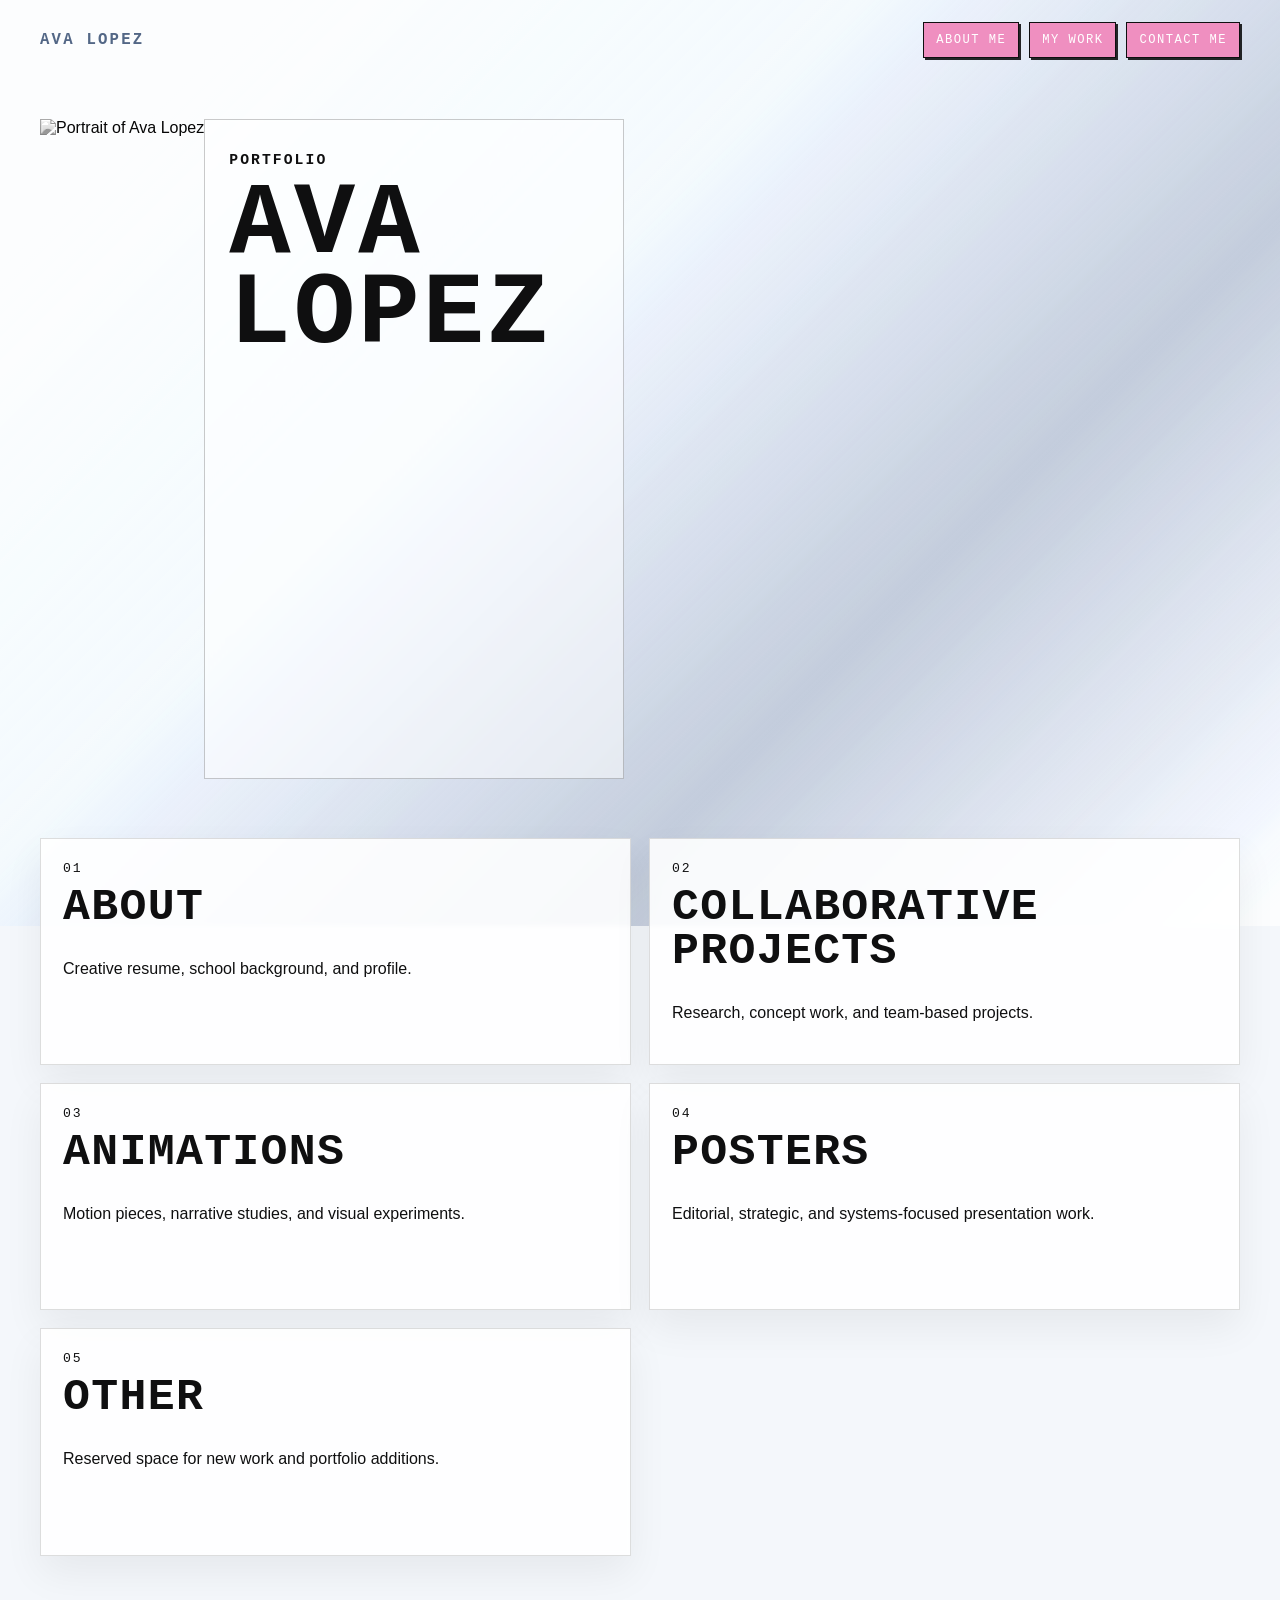
==== index.html @ cb8fbf8b "Add files via upload" ====
<!DOCTYPE html>
<html lang="en">
  <head>
    <meta charset="UTF-8" />
    <meta name="viewport" content="width=device-width, initial-scale=1.0" />
    <title>Ava Lopez Portfolio</title>
    <link rel="stylesheet" href="./styles.css" />
  </head>
  <body>
    <div class="site-shell">
      <header class="topbar">
        <a class="wordmark" href="./index.html">Ava Lopez</a>
        <nav class="topnav" aria-label="Main">
          <a href="./about.html">About Me</a>
          <div class="topnav__dropdown">
            <a class="topnav__toggle" href="#my-work">My Work</a>
            <div class="topnav__menu">
              <a href="./collaborative.html">Collaborative Projects</a>
              <a href="./animations.html">Animations</a>
              <a href="./posters.html">Posters</a>
              <a href="./other.html">Other</a>
            </div>
          </div>
          <a href="./contact.html">Contact Me</a>
        </nav>
      </header>

      <main class="home">
        <section class="home-hero">
          <div class="home-hero__portrait">
            <img
              src="./assets/source/portfolio-photo.png"
              alt="Portrait of Ava Lopez"
            />
          </div>

          <div class="home-hero__copy">
            <div class="home-hero__heading">
              <p class="eyebrow js-type-line">Portfolio</p>
              <h1 class="bitmap js-type-line">Ava Lopez</h1>
            </div>
            <ul class="home-hero__facts">
              <li class="js-type-line">Creative Strategist</li>
              <li class="js-type-line">Parsons Strategic Design and Management</li>
              <li class="js-type-line">Expected Graduation December 2026</li>
              <li class="js-type-line">Based in NYC</li>
            </ul>
          </div>
        </section>

        <section class="contents-grid" id="my-work" aria-label="Portfolio sections">
          <a class="contents-card contents-card--about" href="./about.html">
            <span class="contents-card__index">01</span>
            <h2 class="bitmap">About</h2>
            <p>Creative resume, school background, and profile.</p>
          </a>

          <a
            class="contents-card contents-card--collaborative"
            href="./collaborative.html"
          >
            <span class="contents-card__index">02</span>
            <h2 class="bitmap">Collaborative Projects</h2>
            <p>Research, concept work, and team-based projects.</p>
          </a>

          <a class="contents-card contents-card--animations" href="./animations.html">
            <span class="contents-card__index">03</span>
            <h2 class="bitmap">Animations</h2>
            <p>Motion pieces, narrative studies, and visual experiments.</p>
          </a>

          <a class="contents-card contents-card--posters" href="./posters.html">
            <span class="contents-card__index">04</span>
            <h2 class="bitmap">Posters</h2>
            <p>Editorial, strategic, and systems-focused presentation work.</p>
          </a>

          <a class="contents-card contents-card--other" href="./other.html">
            <span class="contents-card__index">05</span>
            <h2 class="bitmap">Other</h2>
            <p>Reserved space for new work and portfolio additions.</p>
          </a>
        </section>
      </main>
    </div>

    <script>
      const sleep = (ms) => new Promise((resolve) => window.setTimeout(resolve, ms));

      const typeLine = async (element, text, speed) => {
        element.textContent = "";
        element.classList.add("is-hidden-before-type");
        element.classList.add("is-typing");
        element.classList.remove("is-hidden-before-type");

        for (const character of text) {
          element.textContent += character;
          await sleep(speed);
        }

        element.classList.remove("is-typing");
      };

      window.addEventListener("DOMContentLoaded", async () => {
        const lines = Array.from(document.querySelectorAll(".js-type-line"));

        lines.forEach((line) => {
          line.classList.add("is-hidden-before-type");
        });

        for (const line of lines) {
          const originalText = line.textContent;
          await typeLine(line, originalText, line.tagName === "H1" ? 72 : 42);
          await sleep(260);
        }
      });
    </script>
  </body>
</html>
---- styles.css ----
:root {
  --bg: #f4f7fb;
  --paper: rgba(255, 255, 255, 0.88);
  --ink: #0f0f10;
  --ink-blue: #536786;
  --blue-wash: rgba(95, 116, 154, 0.34);
  --soft: #ece7df;
  --soft-2: #f4f1eb;
  --pink: #f7b3d4;
  --pink-strong: #ef8fc0;
  --line: rgba(15, 15, 16, 0.14);
  --shadow: 0 18px 38px rgba(15, 15, 16, 0.06);
}

* {
  box-sizing: border-box;
}

html {
  scroll-behavior: smooth;
}

body {
  position: relative;
  margin: 0;
  background: var(--bg);
  color: var(--ink);
  font-family: "Helvetica Neue", Arial, sans-serif;
}

body::before {
  content: "";
  position: fixed;
  inset: -2vw;
  z-index: -1;
  background:
    linear-gradient(
      135deg,
      rgba(247, 249, 253, 0.78) 0%,
      rgba(229, 237, 248, 0.62) 40%,
      var(--blue-wash) 68%,
      rgba(245, 247, 252, 0.78) 100%
    ),
    url("./assets/source/paper-texture-reference.jpeg") center center / cover no-repeat;
  background-blend-mode: screen, multiply;
  filter: brightness(1.03) contrast(1.06) saturate(0.98);
  opacity: 0.96;
  pointer-events: none;
}

a {
  color: inherit;
}

img,
video {
  display: block;
  width: 100%;
}

.site-shell {
  position: relative;
  z-index: 1;
  width: min(1200px, calc(100% - 28px));
  margin: 0 auto;
  padding: 22px 0 60px;
}

.topbar {
  display: flex;
  justify-content: space-between;
  align-items: center;
  gap: 18px;
  margin-bottom: 26px;
}

.wordmark,
.topnav a,
.button,
.eyebrow,
.section-label,
.project-card__meta,
.add-card__label {
  font-family: "Silom", "Monaco", "Menlo", "Courier New", monospace;
}

.wordmark {
  font-size: 0.98rem;
  font-weight: 700;
  color: var(--ink-blue);
  letter-spacing: 0.14em;
  text-decoration: none;
  text-transform: uppercase;
}

.topnav {
  display: flex;
  flex-wrap: wrap;
  gap: 10px;
  align-items: flex-start;
}

.topnav a,
.topnav__toggle {
  padding: 10px 12px;
  border: 1px solid var(--ink);
  background: var(--pink-strong);
  color: #fff;
  font-size: 0.76rem;
  letter-spacing: 0.12em;
  text-decoration: none;
  text-transform: uppercase;
  box-shadow: 2px 2px 0 0 rgba(15, 15, 16, 0.9);
  transition: transform 140ms ease, box-shadow 140ms ease, background-color 140ms ease,
    color 140ms ease;
  font-family: "Silom", "Monaco", "Menlo", "Courier New", monospace;
  cursor: pointer;
}

.topnav a.is-active,
.topnav a:hover,
.topnav__toggle:hover,
.topnav__dropdown.is-active .topnav__toggle,
.topnav__dropdown:hover .topnav__toggle {
  background: var(--pink);
  color: var(--ink);
  transform: scaleX(1.04);
  box-shadow: 1px 1px 0 0 rgba(15, 15, 16, 0.9);
}

.topnav__dropdown {
  position: relative;
  padding-bottom: 8px;
  margin-bottom: -8px;
}

.topnav__toggle {
  display: inline-flex;
  align-items: center;
  appearance: none;
}

.topnav__menu {
  position: absolute;
  top: 100%;
  left: 0;
  z-index: 30;
  display: none;
  min-width: 230px;
  padding: 8px;
  background: rgba(255, 255, 255, 0.92);
  border: 1px solid var(--line);
  box-shadow: var(--shadow);
  backdrop-filter: blur(2px);
}

.topnav__menu a {
  display: block;
  margin-bottom: 8px;
}

.topnav__menu a:last-child {
  margin-bottom: 0;
}

.topnav__dropdown:hover .topnav__menu,
.topnav__dropdown:focus-within .topnav__menu {
  display: block;
}

.bitmap {
  font-family: "Silom", "Monaco", "Menlo", "Courier New", monospace;
  font-weight: 700;
  letter-spacing: 0.03em;
  text-transform: uppercase;
}

.eyebrow,
.section-label,
.project-card__meta,
.add-card__label {
  margin: 0;
  font-size: 0.76rem;
  font-weight: 700;
  letter-spacing: 0.14em;
  text-transform: uppercase;
}

h1,
h2,
h3 {
  margin: 0;
  line-height: 0.98;
}

h1 {
  max-width: 10ch;
  font-size: clamp(2.8rem, 8vw, 5.8rem);
}

h2 {
  max-width: 15ch;
  font-size: clamp(1.6rem, 4vw, 2.8rem);
}

h3 {
  font-size: 1.35rem;
}

p,
li {
  font-size: 1rem;
  line-height: 1.65;
}

.lede {
  max-width: 48ch;
  margin: 18px 0 0;
}

.home {
  display: grid;
  gap: 24px;
}

.home-hero {
  display: grid;
  grid-template-columns: auto auto;
  gap: 0;
  align-items: center;
  justify-content: start;
  justify-items: start;
  min-height: calc(100vh - 170px);
  width: 100%;
  margin: 0;
  padding: 0;
}

.home-hero__title,
.contents-card,
.about__intro,
.about__panel,
.project-card,
.work-card,
.feature-grid__copy,
.portrait-panel,
.info-block {
  background: var(--paper);
  border: 1px solid var(--line);
  box-shadow: var(--shadow);
  backdrop-filter: blur(2px);
}

.home-hero__portrait {
  display: flex;
  align-items: center;
  justify-content: center;
  align-self: center;
  width: auto;
  height: min(75vh, 660px);
  padding-right: 0;
}

.home-hero__portrait img {
  width: auto;
  height: 100%;
  max-width: 100%;
  object-fit: contain;
  object-position: center center;
  filter: grayscale(1) contrast(1.08) brightness(1.02);
}

.home-hero__copy,
.contents-card,
.about__intro,
.about__panel,
.feature-grid__copy,
.work-card__body,
.info-block {
  padding: 24px;
}

.home-hero__copy {
  display: grid;
  align-content: start;
  justify-items: start;
  gap: 16px;
  width: min(100%, 420px);
  min-height: min(75vh, 660px);
  padding: 18px 24px 18px 24px;
  margin-left: 0;
  text-align: left;
  background: rgba(255, 255, 255, 0.5);
  border: 1px solid rgba(15, 15, 16, 0.22);
  box-shadow: none;
  backdrop-filter: blur(2px);
}

.home-hero__heading {
  display: grid;
  gap: 8px;
  align-content: start;
  padding-top: 10px;
  justify-items: start;
}

.home-hero__heading .eyebrow {
  font-size: 0.92rem;
}

.js-type-line.is-hidden-before-type {
  visibility: hidden;
}

.js-type-line.is-typing {
  visibility: visible;
  position: relative;
}

.js-type-line.is-typing::after {
  content: "";
  display: inline-block;
  width: 0.55em;
  height: 1em;
  margin-left: 0.12em;
  vertical-align: -0.12em;
  background: currentColor;
  animation: blink-caret 0.85s steps(1) infinite;
}

.home-hero__heading h1 {
  max-width: none;
  font-size: clamp(3.8rem, 8.8vw, 6.4rem);
  line-height: 0.88;
}

.home-hero__facts {
  display: grid;
  gap: 10px;
  margin-top: 40px;
  padding: 0;
  list-style: none;
  justify-items: start;
}

.home-hero__facts li {
  position: relative;
  padding-left: 1.4rem;
  margin: 0;
  font-family: "Silom", "Monaco", "Menlo", "Courier New", monospace;
  font-size: clamp(0.92rem, 1.45vw, 1.02rem);
  line-height: 1.4;
  text-transform: uppercase;
}

.home-hero__facts li::before {
  content: "*";
  position: absolute;
  left: 0;
  top: 0;
}

@keyframes blink-caret {
  0%,
  49% {
    opacity: 1;
  }

  50%,
  100% {
    opacity: 0;
  }
}

.home-hero__chips {
  display: flex;
  flex-wrap: wrap;
  gap: 10px;
  margin-top: 22px;
}

.hero__chips span,
.home-hero__chips span {
  padding: 10px 12px;
  border: 1px solid var(--ink);
  background: var(--soft);
  font-family: "Silom", "Monaco", "Menlo", "Courier New", monospace;
  font-size: 0.75rem;
  text-transform: uppercase;
}

.home-hero__chips span:nth-child(2n) {
  background: var(--pink);
}

.ui-row {
  display: flex;
  flex-wrap: wrap;
  gap: 10px;
  margin-top: 20px;
}

.ui-button,
.button {
  display: inline-flex;
  align-items: center;
  justify-content: center;
  min-height: 38px;
  padding: 8px 14px;
  border: 1px solid var(--ink);
  background: var(--pink-strong);
  color: #fff;
  box-shadow: 2px 2px 0 0 rgba(15, 15, 16, 0.9);
  font-family: "Silom", "Monaco", "Menlo", "Courier New", monospace;
  font-size: 0.76rem;
  font-weight: 700;
  letter-spacing: 0.12em;
  text-transform: uppercase;
  transition: transform 140ms ease, box-shadow 140ms ease, background-color 140ms ease,
    color 140ms ease;
}

.ui-button--link {
  text-decoration: none;
}

.button--plain {
  cursor: pointer;
}

.ui-button:hover,
.button:hover {
  background: var(--pink);
  color: var(--ink);
  transform: scaleX(1.04);
  box-shadow: 1px 1px 0 0 rgba(15, 15, 16, 0.9);
}

.contents-grid {
  display: grid;
  grid-template-columns: repeat(2, minmax(0, 1fr));
  grid-auto-rows: 1fr;
  gap: 18px;
}

.contents-card {
  display: grid;
  gap: 10px;
  min-height: 180px;
  height: 100%;
  align-content: start;
  padding: 22px;
  text-decoration: none;
  color: inherit;
  transition: transform 140ms ease, box-shadow 140ms ease, border-color 140ms ease;
}

.contents-card__index {
  font-family: "Silom", "Monaco", "Menlo", "Courier New", monospace;
  font-size: 0.82rem;
  letter-spacing: 0.14em;
}

.contents-card h2 {
  max-width: 12ch;
}

.contents-card:hover {
  border-color: var(--ink);
  transform: scaleX(1.03);
}

.section-page {
  display: grid;
  gap: 28px;
}

.section-hero {
  display: grid;
  gap: 10px;
  max-width: 52rem;
  padding: 8px 0 6px;
}

.about-layout {
  display: grid;
  grid-template-columns: minmax(260px, 0.78fr) minmax(0, 1.22fr);
  gap: 24px;
  align-items: start;
}

.contact-layout {
  display: grid;
  grid-template-columns: minmax(280px, 0.8fr) minmax(0, 1.2fr);
  gap: 24px;
  align-items: start;
}

.portrait-panel {
  padding: 18px;
}

.portrait-panel__frame {
  min-height: 420px;
  display: flex;
  flex-direction: column;
  justify-content: center;
  align-items: center;
  gap: 10px;
  border: 1px solid var(--ink);
  background: linear-gradient(180deg, var(--pink), transparent 40%), var(--soft);
}

.portrait-panel__frame img {
  filter: grayscale(1) contrast(1.08) brightness(1.02);
}

.portrait-panel__frame span {
  font-family: "Silom", "Monaco", "Menlo", "Courier New", monospace;
  font-size: 0.95rem;
  letter-spacing: 0.16em;
  text-transform: uppercase;
}

.about-copy {
  display: grid;
  gap: 18px;
}

.info-block {
  padding: 22px;
}

.clean-list {
  margin: 12px 0 0;
  padding-left: 18px;
}

.clean-list--links a {
  text-decoration: none;
}

.clean-list--links a:hover {
  text-decoration: underline;
}

.contact-form {
  display: grid;
  gap: 16px;
}

.form-field {
  display: grid;
  gap: 8px;
}

.form-field span {
  font-family: "Silom", "Monaco", "Menlo", "Courier New", monospace;
  font-size: 0.76rem;
  font-weight: 700;
  letter-spacing: 0.12em;
  text-transform: uppercase;
}

.form-field input,
.form-field textarea {
  width: 100%;
  border: 1px solid var(--line);
  background: rgba(255, 255, 255, 0.92);
  color: var(--ink);
  font: inherit;
  padding: 12px 14px;
  resize: vertical;
}

.form-field input:focus,
.form-field textarea:focus {
  outline: 1px solid var(--ink-blue);
  border-color: var(--ink-blue);
}

.form-status {
  margin: 16px 0 0;
  font-family: "Silom", "Monaco", "Menlo", "Courier New", monospace;
  font-size: 0.82rem;
  letter-spacing: 0.1em;
  text-transform: uppercase;
}

.hidden-frame {
  width: 0;
  height: 0;
  border: 0;
  position: absolute;
  visibility: hidden;
}

.feature-grid {
  display: grid;
  grid-template-columns: minmax(0, 1.05fr) minmax(320px, 0.95fr);
  gap: 22px;
  align-items: start;
}

.feature-grid__image,
.work-card__media {
  overflow: hidden;
  border: 1px solid var(--line);
  background: var(--paper);
}

.feature-grid__link,
.thumb-grid__link,
.detail-thumb {
  display: block;
  transition: transform 140ms ease, box-shadow 140ms ease;
}

.feature-grid__link:hover,
.thumb-grid__link:hover,
.detail-thumb:hover {
  transform: scaleX(1.03);
}

.feature-grid__image--wide img {
  aspect-ratio: 16 / 10;
  object-fit: contain;
}

.feature-grid__image--poster {
  background: var(--paper);
}

.poster-frame {
  padding: 18px;
  background: var(--paper);
}

.feature-grid__image--poster img {
  aspect-ratio: 4 / 5;
  object-fit: contain;
  background: var(--paper);
}

.feature-grid__copy {
  padding: 24px;
}

.feature-grid__copy,
.work-card__body,
.info-block {
  display: grid;
  align-content: start;
  gap: 12px;
}

.thumb-grid {
  display: grid;
  grid-template-columns: repeat(2, minmax(0, 1fr));
  gap: 14px;
}

.thumb-grid img,
.slide-strip img {
  border: 1px solid var(--line);
  background: var(--paper);
}

.thumb-grid img {
  width: 100%;
  aspect-ratio: 16 / 10;
  object-fit: cover;
}

.thumb-grid--kodak {
  grid-template-columns: repeat(3, minmax(0, 1fr));
}

.detail-thumb {
  margin: 0;
  overflow: hidden;
  border: 1px solid var(--line);
  background: var(--paper);
  text-decoration: none;
}

.detail-thumb__image {
  width: 100%;
  aspect-ratio: 16 / 10;
  object-fit: cover;
}

.detail-thumb__image--top {
  object-position: center top;
}

.detail-thumb__image--center {
  object-position: center center;
}

.detail-thumb__image--bottom {
  object-position: center bottom;
}

.cards-grid {
  display: grid;
  grid-template-columns: repeat(2, minmax(0, 1fr));
  align-items: stretch;
  gap: 22px;
}

.work-card {
  display: grid;
  grid-template-rows: auto 1fr;
  gap: 0;
  height: 100%;
  border: 1px solid var(--line);
  box-shadow: var(--shadow);
  background: var(--paper);
}

.work-card__media {
  aspect-ratio: 16 / 10;
}

.work-card__media video,
.work-card__media img {
  height: 100%;
  aspect-ratio: 16 / 10;
  object-fit: contain;
  background: #000;
}

.work-card__media--poster img {
  aspect-ratio: 4 / 5;
  object-fit: contain;
  background: var(--paper);
}

.work-card__media--landscape img {
  aspect-ratio: 16 / 10;
  object-fit: contain;
  background: var(--paper);
}

.work-card__body h2,
.feature-grid__copy h2,
.info-block h2 {
  max-width: none;
}

.button {
  width: fit-content;
}

.coming-soon {
  max-width: 760px;
}

.modal-open {
  overflow: hidden;
}

.deck-modal {
  position: fixed;
  inset: 0;
  z-index: 50;
}

.deck-modal__backdrop {
  position: absolute;
  inset: 0;
  background: rgba(15, 15, 16, 0.68);
}

.deck-modal__panel {
  position: relative;
  z-index: 1;
  width: min(1200px, calc(100vw - 32px));
  height: min(88vh, 900px);
  margin: 4vh auto;
  padding: 18px;
  border: 1px solid var(--ink);
  background: var(--paper);
  box-shadow: 6px 6px 0 0 rgba(15, 15, 16, 0.9);
}

.deck-modal__topbar {
  display: flex;
  align-items: center;
  justify-content: space-between;
  gap: 16px;
  margin-bottom: 14px;
}

.deck-modal__frame {
  height: calc(100% - 52px);
  border: 1px solid var(--line);
  background: #d9d9d9;
}

.deck-modal__frame iframe {
  width: 100%;
  height: 100%;
  border: 0;
  background: #fff;
}

.work-card--placeholder .work-card__body {
  min-height: 220px;
  align-content: start;
}

@media (max-width: 980px) {
  .home-hero,
  .about-layout,
  .contact-layout,
  .feature-grid,
  .cards-grid,
  .contents-grid,
  .thumb-grid {
    grid-template-columns: 1fr;
  }

  .thumb-grid--kodak {
    grid-template-columns: 1fr;
  }

  .home-hero {
    min-height: auto;
  }
}

@media (max-width: 640px) {
  .site-shell {
    width: min(100% - 18px, 1200px);
    padding-top: 16px;
  }

  .topbar {
    flex-direction: column;
    align-items: flex-start;
  }

  .topnav {
    gap: 8px;
  }

  .home-hero__copy,
  .contents-card,
  .about__intro,
  .about__panel,
  .feature-grid__copy,
  .work-card__body,
  .info-block {
    padding: 18px;
  }

  .home-hero__portrait img {
    height: auto;
    max-height: 340px;
  }

  h1 {
    font-size: clamp(2.2rem, 13vw, 4rem);
  }

  h2 {
    font-size: clamp(1.4rem, 9vw, 2.2rem);
  }

  .deck-modal__panel {
    width: calc(100vw - 18px);
    height: 90vh;
    margin: 2vh auto;
    padding: 12px;
  }

  .deck-modal__topbar {
    align-items: flex-start;
    flex-direction: column;
  }

  .deck-modal__frame {
    height: calc(100% - 78px);
  }
}
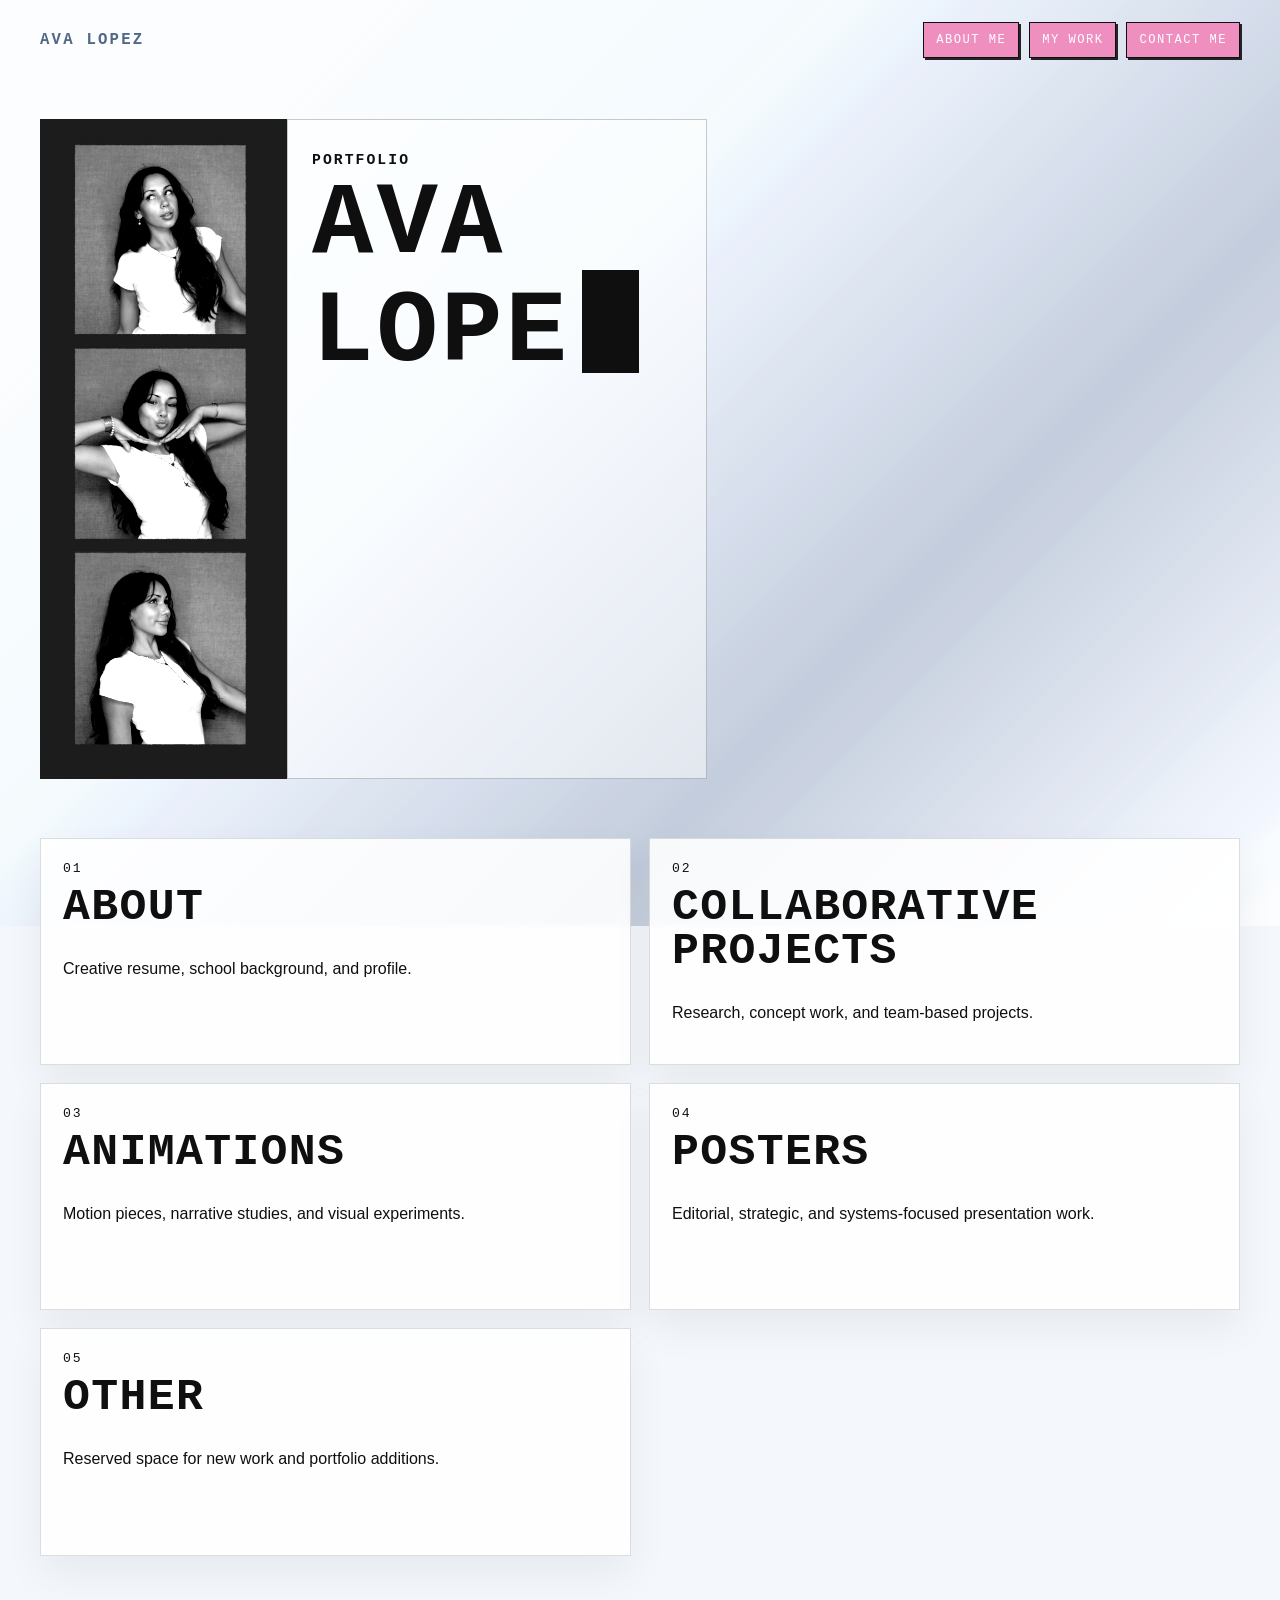
==== commit 0f8c4b78: "Keep the homepage portrait and introduction side by side on iPhone widths" ====
--- a/index.html
+++ b/index.html
@@ -5,6 +5,58 @@
     <meta name="viewport" content="width=device-width, initial-scale=1.0" />
     <title>Ava Lopez Portfolio</title>
     <link rel="stylesheet" href="./styles.css" />
+    <style>
+      @media (max-width: 640px) {
+        .home-hero {
+          grid-template-columns: minmax(0, 0.8fr) minmax(0, 1.2fr);
+          align-items: center;
+          gap: 10px;
+        }
+
+        .home-hero__portrait {
+          width: 100%;
+          height: auto;
+          min-width: 0;
+        }
+
+        .home-hero__portrait img {
+          width: 100%;
+          height: auto;
+          max-height: 300px;
+          object-fit: contain;
+        }
+
+        .home-hero__copy {
+          width: 100%;
+          min-width: 0;
+          min-height: 0;
+          padding: 12px 10px;
+          gap: 10px;
+        }
+
+        .home-hero__heading h1 {
+          font-size: clamp(1.45rem, 7.5vw, 2rem);
+          line-height: 1;
+          overflow-wrap: anywhere;
+        }
+
+        .home-hero__heading .eyebrow {
+          font-size: 0.7rem;
+        }
+
+        .home-hero__facts {
+          gap: 8px;
+          margin-top: 8px;
+        }
+
+        .home-hero__facts li {
+          padding-left: 0.9rem;
+          font-size: clamp(0.58rem, 2.7vw, 0.7rem);
+          line-height: 1.35;
+          overflow-wrap: anywhere;
+        }
+      }
+    </style>
   </head>
   <body>
     <div class="site-shell">
